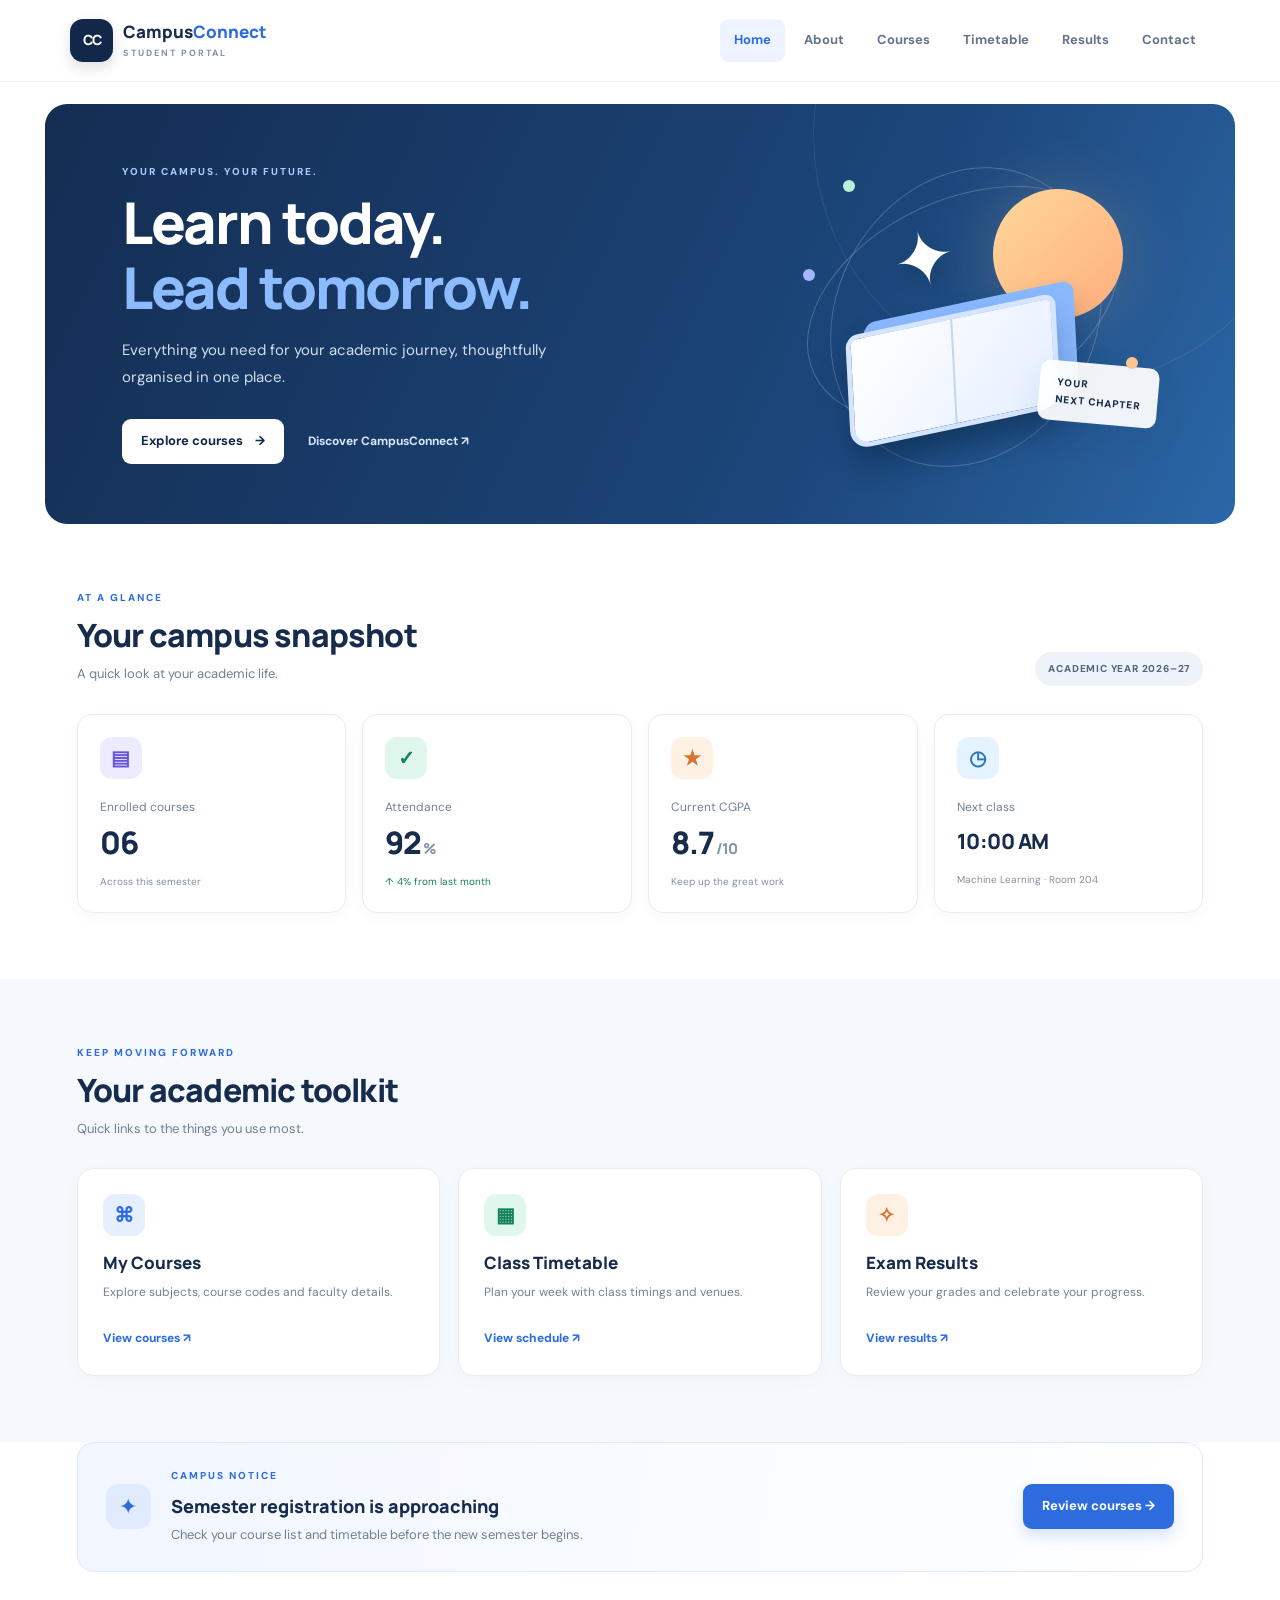
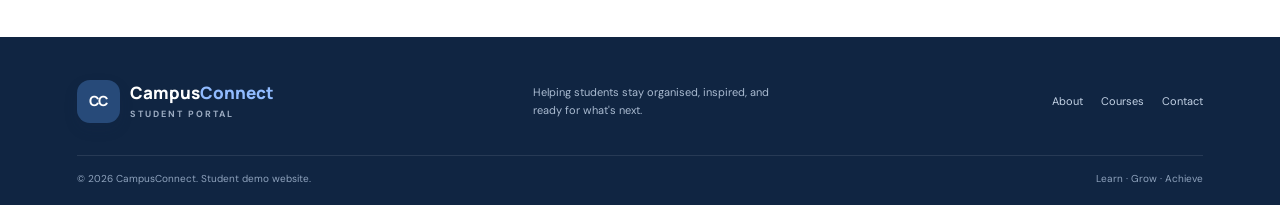
==== student_portal_website/index.html @ 5c53fc9e "Track project files in main repository Co-authored-by: Copilot <223556219+Copilot@users.noreply.gith" ====
<!DOCTYPE html>
<html lang="en">
<head>
  <meta charset="UTF-8">
  <meta name="viewport" content="width=device-width, initial-scale=1.0">
  <meta name="description" content="Student Portal - your academic information in one place.">
  <title>Home | CampusConnect Student Portal</title>
  <link rel="stylesheet" href="style.css">
</head>
<body>
<header class="site-header">
  <a class="brand" href="index.html"><span class="brand-mark">CC</span><span>Campus<span class="brand-accent">Connect</span><small>STUDENT PORTAL</small></span></a>
  <input class="nav-toggle" type="checkbox" id="nav-toggle" aria-label="Toggle navigation">
  <label class="nav-toggle-label" for="nav-toggle"><span></span><span></span><span></span></label>
  <nav class="main-nav">
    <a class="active" href="index.html">Home</a><a href="about.html">About</a><a href="courses.html">Courses</a><a href="timetable.html">Timetable</a><a href="results.html">Results</a><a href="contact.html">Contact</a>
  </nav>
</header>
<main>
  <section class="hero">
    <div class="hero-content">
      <span class="eyebrow light">YOUR CAMPUS. YOUR FUTURE.</span>
      <h1>Learn today.<br><span>Lead tomorrow.</span></h1>
      <p>Everything you need for your academic journey, thoughtfully organised in one place.</p>
      <div class="hero-actions"><a class="btn btn-white" href="courses.html">Explore courses <span>→</span></a><a class="text-link light-link" href="about.html">Discover CampusConnect ↗</a></div>
    </div>
    <div class="hero-art" aria-label="Illustration of a student studying" role="img">
      <div class="art-orbit orbit-one"></div><div class="art-orbit orbit-two"></div>
      <div class="art-sun"></div><div class="art-book book-back"></div><div class="art-book book-front"></div>
      <div class="art-cap">✦</div><div class="art-note">YOUR<br>NEXT CHAPTER</div>
      <div class="art-dot dot-one"></div><div class="art-dot dot-two"></div><div class="art-dot dot-three"></div>
    </div>
  </section>
  <section class="section">
    <div class="section-heading"><div><span class="eyebrow">AT A GLANCE</span><h2>Your campus snapshot</h2><p class="muted">A quick look at your academic life.</p></div><span class="term-pill">ACADEMIC YEAR 2026–27</span></div>
    <div class="stats-grid">
      <article class="stat-card"><div class="stat-icon lavender">▤</div><span class="stat-label">Enrolled courses</span><strong>06</strong><span class="stat-foot">Across this semester</span></article>
      <article class="stat-card"><div class="stat-icon mint">✓</div><span class="stat-label">Attendance</span><strong>92<span class="small-unit">%</span></strong><span class="stat-foot positive">↑ 4% from last month</span></article>
      <article class="stat-card"><div class="stat-icon peach">★</div><span class="stat-label">Current CGPA</span><strong>8.7<span class="small-unit">/10</span></strong><span class="stat-foot">Keep up the great work</span></article>
      <article class="stat-card"><div class="stat-icon sky">◷</div><span class="stat-label">Next class</span><strong class="stat-time">10:00 AM</strong><span class="stat-foot">Machine Learning · Room 204</span></article>
    </div>
  </section>
  <section class="section section-tint">
    <div class="section-heading"><div><span class="eyebrow">KEEP MOVING FORWARD</span><h2>Your academic toolkit</h2><p class="muted">Quick links to the things you use most.</p></div></div>
    <div class="feature-grid">
      <a class="feature-card" href="courses.html"><div class="feature-icon blue">⌘</div><h3>My Courses</h3><p>Explore subjects, course codes and faculty details.</p><span class="card-arrow">View courses ↗</span></a>
      <a class="feature-card" href="timetable.html"><div class="feature-icon green">▦</div><h3>Class Timetable</h3><p>Plan your week with class timings and venues.</p><span class="card-arrow">View schedule ↗</span></a>
      <a class="feature-card" href="results.html"><div class="feature-icon orange">✧</div><h3>Exam Results</h3><p>Review your grades and celebrate your progress.</p><span class="card-arrow">View results ↗</span></a>
    </div>
  </section>
  <section class="section notice-section"><div class="notice-icon">✦</div><div><span class="eyebrow">CAMPUS NOTICE</span><h2>Semester registration is approaching</h2><p class="muted">Check your course list and timetable before the new semester begins.</p></div><a class="btn btn-primary" href="courses.html">Review courses →</a></section>
</main>
<footer class="site-footer"><div class="footer-top"><a class="brand footer-brand" href="index.html"><span class="brand-mark">CC</span><span>Campus<span class="brand-accent">Connect</span><small>STUDENT PORTAL</small></span></a><p>Helping students stay organised, inspired, and ready for what's next.</p><div class="footer-links"><a href="about.html">About</a><a href="courses.html">Courses</a><a href="contact.html">Contact</a></div></div><div class="footer-bottom"><span>© 2026 CampusConnect. Student demo website.</span><span>Learn · Grow · Achieve</span></div></footer>
</body>
</html>
---- student_portal_website/style.css ----
@import url('https://fonts.googleapis.com/css2?family=DM+Sans:wght@400;500;600;700&family=Manrope:wght@400;500;600;700;800&display=swap');

:root {
    --navy: #12284a;
    --navy-2: #1c3b66;
    --blue: #2d6cdf;
    --blue-dark: #2157bd;
    --ink: #172b4d;
    --muted: #718096;
    --line: #e6edf5;
    --paper: #ffffff;
    --soft: #f5f8fc;
    --mint: #dff7ec;
    --lavender: #ecebff;
    --peach: #fff0e4;
    --sky: #e4f3ff;
    --shadow: 0 12px 34px rgba(22, 51, 91, .08)
}

* {
    box-sizing: border-box
}

html {
    scroll-behavior: smooth
}

body {
    margin: 0;
    font-family: 'DM Sans', Arial, sans-serif;
    color: var(--ink);
    background: #fff;
    line-height: 1.6
}

a {
    color: inherit;
    text-decoration: none
}

button,
input,
select,
textarea {
    font: inherit
}

.site-header {
    height: 82px;
    padding: 0 clamp(20px, 5.5vw, 84px);
    display: flex;
    align-items: center;
    justify-content: space-between;
    gap: 25px;
    background: #fff;
    border-bottom: 1px solid #edf1f7;
    position: relative;
    z-index: 5
}

.brand {
    display: flex;
    align-items: center;
    gap: 10px;
    font-family: Manrope, sans-serif;
    font-weight: 800;
    font-size: 17px;
    line-height: 1.2;
    white-space: nowrap
}

.brand-mark {
    width: 43px;
    height: 43px;
    border-radius: 13px;
    background: var(--navy);
    color: #fff;
    display: grid;
    place-items: center;
    font-size: 14px;
    letter-spacing: -1px;
    box-shadow: 0 6px 14px #12284a25
}

.brand-accent {
    color: var(--blue)
}

.brand small {
    display: block;
    font: 700 9px 'DM Sans', sans-serif;
    letter-spacing: 2px;
    color: #8290a5;
    margin-top: 4px
}

.main-nav {
    display: flex;
    align-items: center;
    gap: 5px
}

.main-nav a {
    font-size: 13px;
    font-weight: 700;
    color: #65748b;
    padding: 11px 14px;
    border-radius: 9px;
    transition: .2s
}

.main-nav a:hover,
.main-nav a.active {
    background: #edf4ff;
    color: var(--blue)
}

.nav-toggle,
.nav-toggle-label {
    display: none
}

.hero {
    min-height: 420px;
    margin: 22px clamp(16px, 3.5vw, 52px) 0;
    border-radius: 22px;
    background: linear-gradient(115deg, #142d52 0%, #1c467a 66%, #2b67a7 100%);
    color: white;
    display: flex;
    align-items: center;
    justify-content: space-between;
    overflow: hidden;
    padding: 55px clamp(28px, 6vw, 86px);
    position: relative
}

.hero:after {
    content: "";
    position: absolute;
    width: 500px;
    height: 500px;
    border-radius: 50%;
    border: 1px solid #ffffff16;
    right: -80px;
    top: -220px
}

.hero-content {
    max-width: 540px;
    position: relative;
    z-index: 2
}

.eyebrow {
    font-size: 10px;
    letter-spacing: 2px;
    font-weight: 800;
    color: var(--blue);
    display: block;
    margin-bottom: 10px
}

.eyebrow.light {
    color: #a8caff
}

.hero h1,
.page-hero h1 {
    font-family: Manrope, sans-serif;
    font-size: clamp(38px, 4.5vw, 60px);
    line-height: 1.12;
    letter-spacing: -2px;
    margin: 10px 0 18px;
    font-weight: 800
}

.hero h1 span,
.page-hero h1 span {
    color: #8dbbff
}

.hero p,
.page-hero>p {
    color: #d1dfef;
    max-width: 450px;
    font-size: 15px;
    line-height: 1.8
}

.hero-actions {
    display: flex;
    align-items: center;
    gap: 24px;
    margin-top: 28px
}

.btn {
    display: inline-flex;
    align-items: center;
    justify-content: center;
    gap: 12px;
    padding: 12px 19px;
    border-radius: 9px;
    border: 0;
    font-weight: 700;
    font-size: 13px;
    cursor: pointer;
    transition: transform .2s, background .2s
}

.btn:hover {
    transform: translateY(-2px)
}

.btn-white {
    background: #fff;
    color: var(--navy)
}

.btn-primary {
    background: var(--blue);
    color: white;
    box-shadow: 0 7px 15px #2d6cdf30
}

.btn-primary:hover {
    background: var(--blue-dark)
}

.text-link {
    font-size: 12px;
    font-weight: 700
}

.light-link {
    color: #d9e8ff
}

.hero-art {
    width: 360px;
    height: 300px;
    position: relative;
    flex-shrink: 0
}

.art-orbit {
    position: absolute;
    border: 1px solid #ffffff35;
    border-radius: 50%;
    transform: rotate(-25deg)
}

.orbit-one {
    width: 330px;
    height: 210px;
    top: 35px;
    left: 0
}

.orbit-two {
    width: 260px;
    height: 310px;
    top: -2px;
    left: 38px;
    transform: rotate(28deg)
}

.art-sun {
    position: absolute;
    width: 130px;
    height: 130px;
    background: linear-gradient(135deg, #ffd89b, #ffad7c);
    border-radius: 50%;
    top: 25px;
    right: 35px;
    box-shadow: 0 0 70px #ffc28b33
}

.art-book {
    position: absolute;
    bottom: 35px;
    left: 50px;
    width: 210px;
    height: 115px;
    border-radius: 12px 12px 20px 20px;
    transform: skewY(-9deg) rotate(-3deg);
    box-shadow: 0 20px 30px #061a303d
}

.book-back {
    background: #8ab8ff;
    left: 68px;
    bottom: 48px
}

.book-front {
    background: linear-gradient(130deg, #fff, #e5efff);
    border: 5px solid #d5e4ff
}

.book-front:before {
    content: "";
    position: absolute;
    left: 50%;
    top: 0;
    height: 100%;
    border-left: 2px solid #c5d5ec
}

.art-cap {
    position: absolute;
    top: 36px;
    left: 95px;
    font-size: 75px;
    color: #fff;
    transform: rotate(-14deg);
    text-shadow: 0 8px 20px #12284a50
}

.art-note {
    position: absolute;
    right: 0;
    bottom: 40px;
    background: #ffffffed;
    color: var(--navy);
    padding: 13px 17px;
    border-radius: 10px;
    font-size: 10px;
    font-weight: 800;
    letter-spacing: 1px;
    line-height: 1.7;
    box-shadow: var(--shadow);
    transform: rotate(5deg)
}

.art-dot {
    position: absolute;
    width: 12px;
    height: 12px;
    border-radius: 50%;
    background: #b8f0d9
}

.dot-one {
    top: 16px;
    left: 45px
}

.dot-two {
    bottom: 95px;
    right: 20px;
    background: #ffc58e
}

.dot-three {
    top: 105px;
    left: 5px;
    background: #a7b7ff
}

.section {
    padding: 66px clamp(20px, 6vw, 88px)
}

.section-tint {
    background: var(--soft)
}

.section-heading {
    display: flex;
    align-items: end;
    justify-content: space-between;
    gap: 20px;
    margin-bottom: 28px
}

.section-heading h2,
.split-copy h2,
.result-summary h2,
.contact-copy h2,
.contact-form h2 {
    font: 800 clamp(24px, 3vw, 32px)/1.2 Manrope, sans-serif;
    letter-spacing: -.8px;
    margin: 0 0 8px
}

.muted {
    color: var(--muted);
    font-size: 13px;
    margin: 0;
    line-height: 1.8
}

.term-pill {
    font-size: 10px;
    letter-spacing: .8px;
    font-weight: 800;
    color: #526680;
    background: #eef3fa;
    padding: 9px 13px;
    border-radius: 30px;
    white-space: nowrap
}

.stats-grid {
    display: grid;
    grid-template-columns: repeat(4, 1fr);
    gap: 16px
}

.stat-card {
    padding: 22px 22px 19px;
    border: 1px solid var(--line);
    border-radius: 15px;
    background: #fff;
    box-shadow: 0 4px 16px #1a355908
}

.stat-icon,
.feature-icon {
    width: 42px;
    height: 42px;
    display: grid;
    place-items: center;
    border-radius: 12px;
    font-size: 20px;
    font-weight: 800;
    margin-bottom: 19px
}

.lavender {
    background: var(--lavender);
    color: #6555d8
}

.mint {
    background: var(--mint);
    color: #14845b
}

.peach {
    background: var(--peach);
    color: #d77532
}

.sky {
    background: var(--sky);
    color: #2d75bb
}

.stat-label {
    font-size: 12px;
    color: #728198;
    display: block
}

.stat-card strong {
    display: block;
    font: 800 31px Manrope, sans-serif;
    letter-spacing: -1px;
    margin: 4px 0
}

.small-unit {
    font-size: 15px;
    color: #8794a8;
    margin-left: 2px
}

.stat-foot {
    font-size: 10px;
    color: #8390a3
}

.stat-foot.positive {
    color: #16835c
}

.stat-time {
    font-size: 21px !important;
    letter-spacing: -.5px !important;
    margin: 10px 0 !important
}

.feature-grid {
    display: grid;
    grid-template-columns: repeat(3, 1fr);
    gap: 18px
}

.feature-card {
    background: #fff;
    border: 1px solid var(--line);
    padding: 25px;
    border-radius: 16px;
    box-shadow: 0 5px 20px #19345c06;
    transition: .2s
}

.feature-card:hover {
    transform: translateY(-4px);
    box-shadow: var(--shadow);
    border-color: #c8d9f3
}

.feature-icon {
    margin-bottom: 15px
}

.feature-icon.blue {
    background: #e5efff;
    color: #2d6cdf
}

.feature-icon.green {
    background: #dff7ec;
    color: #16835c
}

.feature-icon.orange {
    background: #fff0e4;
    color: #d77532
}

.feature-card h3,
.course-card h3,
.faq-card h3 {
    font: 800 17px Manrope, sans-serif;
    margin: 0 0 8px
}

.feature-card p {
    font-size: 12px;
    color: var(--muted);
    line-height: 1.8;
    margin: 0 0 20px
}

.card-arrow {
    font-size: 12px;
    color: var(--blue);
    font-weight: 800
}

.notice-section {
    display: flex;
    align-items: center;
    gap: 20px;
    border: 1px solid #dce8fb;
    background: linear-gradient(100deg, #f1f6ff, #fff);
    border-radius: 17px;
    padding: 25px 28px;
    margin: 0 clamp(20px, 6vw, 88px) 65px
}

.notice-icon {
    width: 45px;
    height: 45px;
    border-radius: 13px;
    display: grid;
    place-items: center;
    background: #e0ebff;
    color: var(--blue);
    font-size: 22px;
    flex-shrink: 0
}

.notice-section h2 {
    font: 800 18px Manrope, sans-serif;
    margin: 0 0 5px
}

.notice-section .btn {
    margin-left: auto;
    white-space: nowrap
}

.site-footer {
    background: #102542;
    color: #d5e1f0;
    padding: 36px clamp(20px, 6vw, 88px) 18px
}

.footer-top {
    display: flex;
    align-items: center;
    justify-content: space-between;
    gap: 25px;
    padding-bottom: 25px
}

.footer-brand {
    color: #fff
}

.footer-brand .brand-mark {
    background: #274a79
}

.footer-brand .brand-accent {
    color: #91bbff
}

.footer-brand small {
    color: #9cacc2
}

.footer-top>p {
    font-size: 11px;
    color: #aabbd1;
    max-width: 260px
}

.footer-links {
    display: flex;
    gap: 18px
}

.footer-links a {
    font-size: 11px;
    color: #c3d2e5
}

.footer-links a:hover {
    color: #fff
}

.footer-bottom {
    border-top: 1px solid #ffffff19;
    padding-top: 15px;
    display: flex;
    justify-content: space-between;
    gap: 15px;
    color: #8fa3bd;
    font-size: 10px
}

.page-hero {
    padding: 62px clamp(20px, 7vw, 100px) 45px;
    background: linear-gradient(115deg, #142d52, #24588e);
    color: #fff;
    position: relative;
    overflow: hidden
}

.page-hero:after {
    content: "";
    position: absolute;
    width: 340px;
    height: 340px;
    border: 1px solid #ffffff1a;
    border-radius: 50%;
    right: 7%;
    top: -180px;
    box-shadow: 0 0 0 35px #ffffff06, 0 0 0 70px #ffffff04
}

.page-hero h1 {
    font-size: clamp(35px, 4vw, 49px);
    margin: 6px 0 12px
}

.page-hero>p {
    margin: 0
}

.breadcrumb {
    display: flex;
    gap: 10px;
    align-items: center;
    margin-top: 25px;
    color: #a9c2e1;
    font-size: 11px
}

.breadcrumb a {
    color: #fff
}

.compact-hero {
    padding-top: 48px;
    padding-bottom: 36px
}

.split-section {
    display: grid;
    grid-template-columns: 1fr 1fr;
    align-items: center;
    gap: 70px
}

.split-copy p {
    margin: 18px 0
}

.split-copy .btn {
    margin-top: 10px
}

.about-visual {
    min-height: 330px;
    background: linear-gradient(140deg, #e8f0ff, #f8fbff);
    border-radius: 25px;
    display: grid;
    place-items: center;
    position: relative;
    overflow: hidden
}

.visual-window {
    width: min(75%, 360px);
    background: #fff;
    border: 1px solid #e2eaf5;
    border-radius: 17px;
    padding: 24px;
    box-shadow: 0 20px 50px #1c3b6620;
    transform: rotate(-3deg)
}

.window-dots {
    display: flex;
    gap: 5px;
    margin-bottom: 23px
}

.window-dots i {
    width: 7px;
    height: 7px;
    border-radius: 50%;
    background: #d8e0ec
}

.window-dots i:first-child {
    background: #ffb5a8
}

.window-dots i:nth-child(2) {
    background: #ffda91
}

.window-dots i:nth-child(3) {
    background: #91dfbd
}

.visual-avatar {
    width: 54px;
    height: 54px;
    display: grid;
    place-items: center;
    border-radius: 17px;
    background: var(--navy);
    color: #fff;
    font-weight: 800;
    margin-bottom: 16px
}

.visual-window h3 {
    font: 800 20px Manrope;
    margin: 0 0 5px
}

.visual-window p {
    font-size: 11px;
    color: var(--muted)
}

.visual-progress {
    height: 7px;
    border-radius: 10px;
    background: #edf2f8;
    margin: 20px 0
}

.visual-progress span {
    display: block;
    width: 72%;
    height: 100%;
    background: linear-gradient(90deg, #2d6cdf, #8dbbff);
    border-radius: 10px
}

.visual-chips {
    display: flex;
    gap: 6px
}

.visual-chips b {
    font-size: 8px;
    letter-spacing: .6px;
    background: #edf4ff;
    color: #2d6cdf;
    padding: 7px;
    border-radius: 5px
}

.floating-bubble {
    position: absolute;
    width: 44px;
    height: 44px;
    border-radius: 14px;
    display: grid;
    place-items: center;
    background: #fff;
    box-shadow: var(--shadow);
    font-size: 20px;
    color: var(--blue)
}

.bubble-a {
    top: 50px;
    right: 50px
}

.bubble-b {
    bottom: 48px;
    left: 50px;
    background: #dff7ec;
    color: #16835c
}

.centered {
    justify-content: center;
    text-align: center
}

.centered .muted {
    margin-top: 5px
}

.callout {
    margin: 0 clamp(20px, 6vw, 88px) 65px;
    border-radius: 18px;
    background: linear-gradient(120deg, #1b3d69, #2d6cdf);
    color: #fff;
    text-align: center;
    padding: 42px 25px
}

.callout h2 {
    font: 800 27px Manrope;
    margin: 0 0 8px
}

.callout p {
    color: #d5e5ff;
    font-size: 13px;
    margin: 0 0 22px
}

.course-grid {
    display: grid;
    grid-template-columns: repeat(3, 1fr);
    gap: 19px
}

.course-card {
    border: 1px solid var(--line);
    border-radius: 15px;
    overflow: hidden;
    background: #fff;
    box-shadow: 0 5px 18px #12284a08
}

.course-top {
    height: 150px;
    padding: 14px;
    position: relative;
    display: flex;
    align-items: flex-start;
    justify-content: flex-end;
    overflow: hidden;
    background: #e8f0ff
}

.course-top::after {
    position: absolute;
    inset: 0;
    content: "";
    background: linear-gradient(180deg, #10213b4d, transparent 48%)
}

.course-image {
    position: absolute;
    inset: 0;
    width: 100%;
    height: 100%;
    object-fit: cover;
    transition: transform .35s ease
}

.course-card:hover .course-image {
    transform: scale(1.04)
}

.course-blue {
    background: #e8f0ff
}

.course-green {
    background: #e2f8ee
}

.course-orange {
    background: #fff0e4
}

.course-purple {
    background: #efedff
}

.course-pink {
    background: #ffedf3
}

.course-teal {
    background: #e0f8f7
}

.course-code {
    position: relative;
    z-index: 1;
    font-size: 10px;
    font-weight: 800;
    letter-spacing: .5px;
    color: #263b58;
    background: #fffffff0;
    padding: 6px 8px;
    border-radius: 6px;
    box-shadow: 0 2px 8px #10213b26
}

.course-body {
    padding: 20px
}

.tag {
    font-size: 9px;
    font-weight: 800;
    letter-spacing: .7px;
    padding: 5px 8px;
    border-radius: 5px
}

.tag-blue {
    background: #e7efff;
    color: #2d6cdf
}

.tag-green {
    background: #e1f8ed;
    color: #16835c
}

.tag-orange {
    background: #fff0e4;
    color: #c76a28
}

.tag-purple {
    background: #efedff;
    color: #6555d8
}

.tag-pink {
    background: #ffedf3;
    color: #bf4776
}

.tag-teal {
    background: #e0f8f7;
    color: #137f7b
}

.course-card h3 {
    margin: 13px 0 4px
}

.course-body>p {
    font-size: 12px;
    color: var(--muted);
    margin: 0 0 17px
}

.course-meta {
    display: flex;
    justify-content: space-between;
    gap: 10px;
    border-top: 1px solid var(--line);
    border-bottom: 1px solid var(--line);
    padding: 12px 0;
    font-size: 10px;
    color: #7b899d
}

.progress-label {
    display: flex;
    justify-content: space-between;
    margin: 15px 0 7px;
    font-size: 10px;
    color: #8491a4
}

.progress-label b {
    color: var(--ink)
}

.progress-track {
    height: 6px;
    background: #edf2fa;
    border-radius: 8px;
    overflow: hidden
}

.progress-track span {
    display: block;
    height: 100%;
    background: #2d6cdf;
    border-radius: 8px
}

.green-track span {
    background: #22a879
}

.orange-track span {
    background: #e68a48
}

.purple-track span {
    background: #7665dc
}

.pink-track span {
    background: #d96594
}

.teal-track span {
    background: #18a5a0
}

.no-margin {
    margin: 0
}

.table-wrap {
    overflow-x: auto;
    border: 1px solid var(--line);
    border-radius: 13px;
    box-shadow: 0 5px 18px #12284a08
}

.data-table {
    width: 100%;
    border-collapse: collapse;
    min-width: 720px;
    text-align: left
}

.data-table thead {
    background: #193a67;
    color: #fff
}

.data-table th {
    font-size: 11px;
    font-weight: 700;
    padding: 15px 17px;
    white-space: nowrap
}

.data-table td {
    font-size: 12px;
    padding: 14px 17px;
    border-bottom: 1px solid #edf1f6;
    color: #596b83
}

.data-table tbody tr:last-child td,
.data-table tbody tr:last-child th {
    border-bottom: 0
}

.data-table tbody tr:nth-child(even) {
    background: #fbfcfe
}

.data-table tbody tr:hover {
    background: #f4f8ff
}

.data-table tbody th {
    color: #53657e;
    background: #f9fbfe
}

.timetable-table {
    min-width: 950px
}

.timetable-table th,
.timetable-table td {
    padding: 12px 10px
}

.class-block {
    display: block;
    min-width: 112px;
    padding: 9px;
    border-radius: 7px;
    font-size: 10px;
    font-weight: 700;
    line-height: 1.4
}

.class-block small {
    display: block;
    font-size: 9px;
    font-weight: 500;
    margin-top: 5px;
    opacity: .8
}

.blue-block {
    background: #e7efff;
    color: #245cb7
}

.green-block {
    background: #e0f7ed;
    color: #16835c
}

.orange-block {
    background: #fff0e4;
    color: #bb6428
}

.purple-block {
    background: #efedff;
    color: #6555d8
}

.pink-block {
    background: #ffedf3;
    color: #bb4777
}

.break-cell {
    text-align: center !important;
    background: #f6f9fd;
    color: #8491a4 !important;
    font-weight: 700;
    letter-spacing: .5px
}

.schedule-legend {
    display: flex;
    flex-wrap: wrap;
    gap: 22px;
    margin-top: 20px;
    color: #75849a;
    font-size: 11px
}

.schedule-legend span {
    display: flex;
    align-items: center;
    gap: 7px
}

.legend-dot {
    width: 8px;
    height: 8px;
    border-radius: 50%;
    display: inline-block
}

.blue-dot {
    background: #2d6cdf
}

.green-dot {
    background: #22a879
}

.orange-dot {
    background: #e68a48
}

.purple-dot {
    background: #7665dc
}

.result-summary {
    display: flex;
    align-items: center;
    justify-content: space-between;
    gap: 20px;
    margin-bottom: 28px
}

.cgpa-circle {
    width: 112px;
    height: 112px;
    border: 7px solid #e0ebff;
    outline: 2px solid #2d6cdf;
    border-radius: 50%;
    display: flex;
    flex-direction: column;
    align-items: center;
    justify-content: center;
    flex-shrink: 0
}

.cgpa-circle strong {
    font: 800 30px Manrope;
    color: var(--blue)
}

.cgpa-circle span {
    font-size: 9px;
    color: var(--muted);
    font-weight: 700
}

.result-stats {
    margin-bottom: 42px
}

.table-title {
    font: 800 20px Manrope;
    margin: 0 0 16px
}

.grade {
    display: inline-block;
    min-width: 32px;
    text-align: center;
    padding: 4px 7px;
    border-radius: 6px;
    font-weight: 800;
    font-size: 10px
}

.grade-a {
    background: #e0f7ed;
    color: #16835c
}

.grade-b {
    background: #e7efff;
    color: #2d6cdf
}

.status-pass {
    color: #16835c;
    background: #e4f8ef;
    border-radius: 20px;
    padding: 5px 8px;
    font-size: 10px;
    font-weight: 700
}

.table-note {
    font-size: 10px;
    color: #8491a4;
    margin-top: 12px
}

.contact-layout {
    display: grid;
    grid-template-columns: .85fr 1.15fr;
    gap: 65px;
    align-items: start
}

.contact-copy>p {
    margin: 14px 0 28px
}

.contact-info {
    display: flex;
    align-items: center;
    gap: 14px;
    margin: 22px 0
}

.contact-icon {
    width: 42px;
    height: 42px;
    border-radius: 12px;
    display: grid;
    place-items: center;
    background: #eaf1ff;
    color: var(--blue);
    font-size: 19px;
    flex-shrink: 0
}

.contact-info strong {
    font-size: 12px
}

.contact-info p {
    font-size: 11px;
    color: var(--muted);
    margin: 3px 0 0
}

.support-note {
    margin-top: 28px;
    padding: 17px;
    border-left: 3px solid var(--blue);
    background: #f4f8ff;
    border-radius: 0 10px 10px 0
}

.support-note strong {
    font-size: 12px
}

.support-note p {
    font-size: 11px;
    color: var(--muted);
    margin: 5px 0 0
}

.contact-form {
    padding: 30px;
    border: 1px solid var(--line);
    border-radius: 17px;
    box-shadow: var(--shadow)
}

.contact-form h2 {
    font-size: 25px;
    margin-bottom: 23px
}

.contact-form label {
    display: block;
    font-size: 11px;
    font-weight: 700;
    color: #52647c;
    margin-bottom: 16px
}

.form-row {
    display: grid;
    grid-template-columns: 1fr 1fr;
    gap: 15px
}

.contact-form input:not([type=checkbox]),
.contact-form select,
.contact-form textarea {
    display: block;
    width: 100%;
    margin-top: 7px;
    padding: 12px 13px;
    border: 1px solid #dce5f0;
    border-radius: 8px;
    background: #fbfcfe;
    color: var(--ink);
    font-size: 12px;
    outline: none
}

.contact-form input:focus,
.contact-form select:focus,
.contact-form textarea:focus {
    border-color: #6b9cec;
    box-shadow: 0 0 0 3px #2d6cdf15
}

.contact-form textarea {
    resize: vertical
}

.contact-form .checkbox-label {
    display: flex;
    align-items: center;
    gap: 8px;
    font-weight: 500
}

.checkbox-label input {
    accent-color: var(--blue)
}

.form-submit {
    width: 100%
}

.form-note {
    font-size: 10px;
    color: #8b98aa;
    text-align: center;
    margin: 12px 0 0
}

.faq-grid {
    display: grid;
    grid-template-columns: repeat(3, 1fr);
    gap: 16px
}

.faq-card {
    background: #fff;
    border: 1px solid var(--line);
    border-radius: 13px;
    padding: 22px
}

.faq-card h3 {
    font-size: 14px
}

.faq-card p {
    font-size: 12px;
    color: var(--muted);
    line-height: 1.8;
    margin: 0
}

@media(max-width:1000px) {
    .site-header {
        padding: 0 25px
    }

    .main-nav a {
        padding: 10px 9px;
        font-size: 12px
    }

    .hero {
        padding: 45px 40px
    }

    .hero-art {
        transform: scale(.85);
        transform-origin: center right;
        margin-left: -20px
    }

    .section {
        padding: 55px 30px
    }

    .notice-section {
        margin-left: 30px;
        margin-right: 30px
    }

    .course-grid {
        grid-template-columns: repeat(2, 1fr)
    }

    .split-section,
    .contact-layout {
        gap: 35px
    }

    .footer-top {
        flex-wrap: wrap
    }
}

@media(max-width:760px) {
    .site-header {
        height: 72px;
        padding: 0 20px
    }

    .brand {
        font-size: 15px
    }

    .brand-mark {
        width: 39px;
        height: 39px
    }

    .nav-toggle-label {
        display: flex;
        flex-direction: column;
        gap: 5px;
        padding: 10px;
        cursor: pointer
    }

    .nav-toggle-label span {
        display: block;
        width: 23px;
        height: 2px;
        background: var(--navy);
        border-radius: 2px
    }

    .main-nav {
        display: none;
        position: absolute;
        top: 71px;
        left: 0;
        right: 0;
        background: #fff;
        padding: 12px 20px 20px;
        border-bottom: 1px solid var(--line);
        box-shadow: 0 12px 20px #12284a12;
        flex-direction: column;
        align-items: stretch
    }

    .main-nav a {
        padding: 12px
    }

    .nav-toggle:checked~.main-nav {
        display: flex
    }

    .hero {
        margin: 12px 12px 0;
        padding: 38px 25px 26px;
        min-height: 0;
        display: block
    }

    .hero h1 {
        font-size: 43px
    }

    .hero p {
        font-size: 13px
    }

    .hero-actions {
        flex-wrap: wrap;
        gap: 16px
    }

    .hero-art {
        height: 210px;
        width: 100%;
        max-width: 330px;
        margin: 15px auto 0;
        transform: scale(.8);
        transform-origin: top center
    }

    .section {
        padding: 45px 20px
    }

    .section-heading {
        align-items: start;
        flex-direction: column
    }

    .term-pill {
        white-space: normal
    }

    .stats-grid {
        grid-template-columns: repeat(2, 1fr);
        gap: 11px
    }

    .stat-card {
        padding: 17px
    }

    .stat-card strong {
        font-size: 27px
    }

    .feature-grid,
    .faq-grid {
        grid-template-columns: 1fr
    }

    .feature-card {
        padding: 22px
    }

    .notice-section {
        margin: 0 20px 45px;
        align-items: flex-start;
        flex-wrap: wrap;
        padding: 20px
    }

    .notice-section>div:nth-child(2) {
        flex: 1;
        min-width: 180px
    }

    .notice-section .btn {
        margin: 0;
        width: 100%
    }

    .footer-top {
        align-items: flex-start;
        flex-direction: column;
        gap: 14px
    }

    .footer-top>p {
        margin: 0
    }

    .footer-bottom {
        flex-direction: column;
        gap: 5px
    }

    .page-hero {
        padding: 43px 22px 32px
    }

    .page-hero h1 {
        font-size: 37px;
        letter-spacing: -1.2px
    }

    .split-section,
    .contact-layout {
        grid-template-columns: 1fr;
        gap: 30px
    }

    .about-visual {
        min-height: 300px
    }

    .course-grid {
        grid-template-columns: 1fr
    }

    .result-summary {
        align-items: flex-start
    }

    .cgpa-circle {
        width: 95px;
        height: 95px
    }

    .result-stats {
        margin-bottom: 30px
    }

    .form-row {
        grid-template-columns: 1fr;
        gap: 0
    }

    .contact-form {
        padding: 22px
    }

    .callout {
        margin: 0 20px 45px
    }

    .callout h2 {
        font-size: 23px
    }

    .schedule-legend {
        gap: 12px
    }

    .centered {
        align-items: center
    }

    .contact-form h2 {
        font-size: 22px
    }
}

@media(prefers-reduced-motion:reduce) {
    html {
        scroll-behavior: auto
    }

    *,
    *:before,
    *:after {
        transition: none !important
    }
}
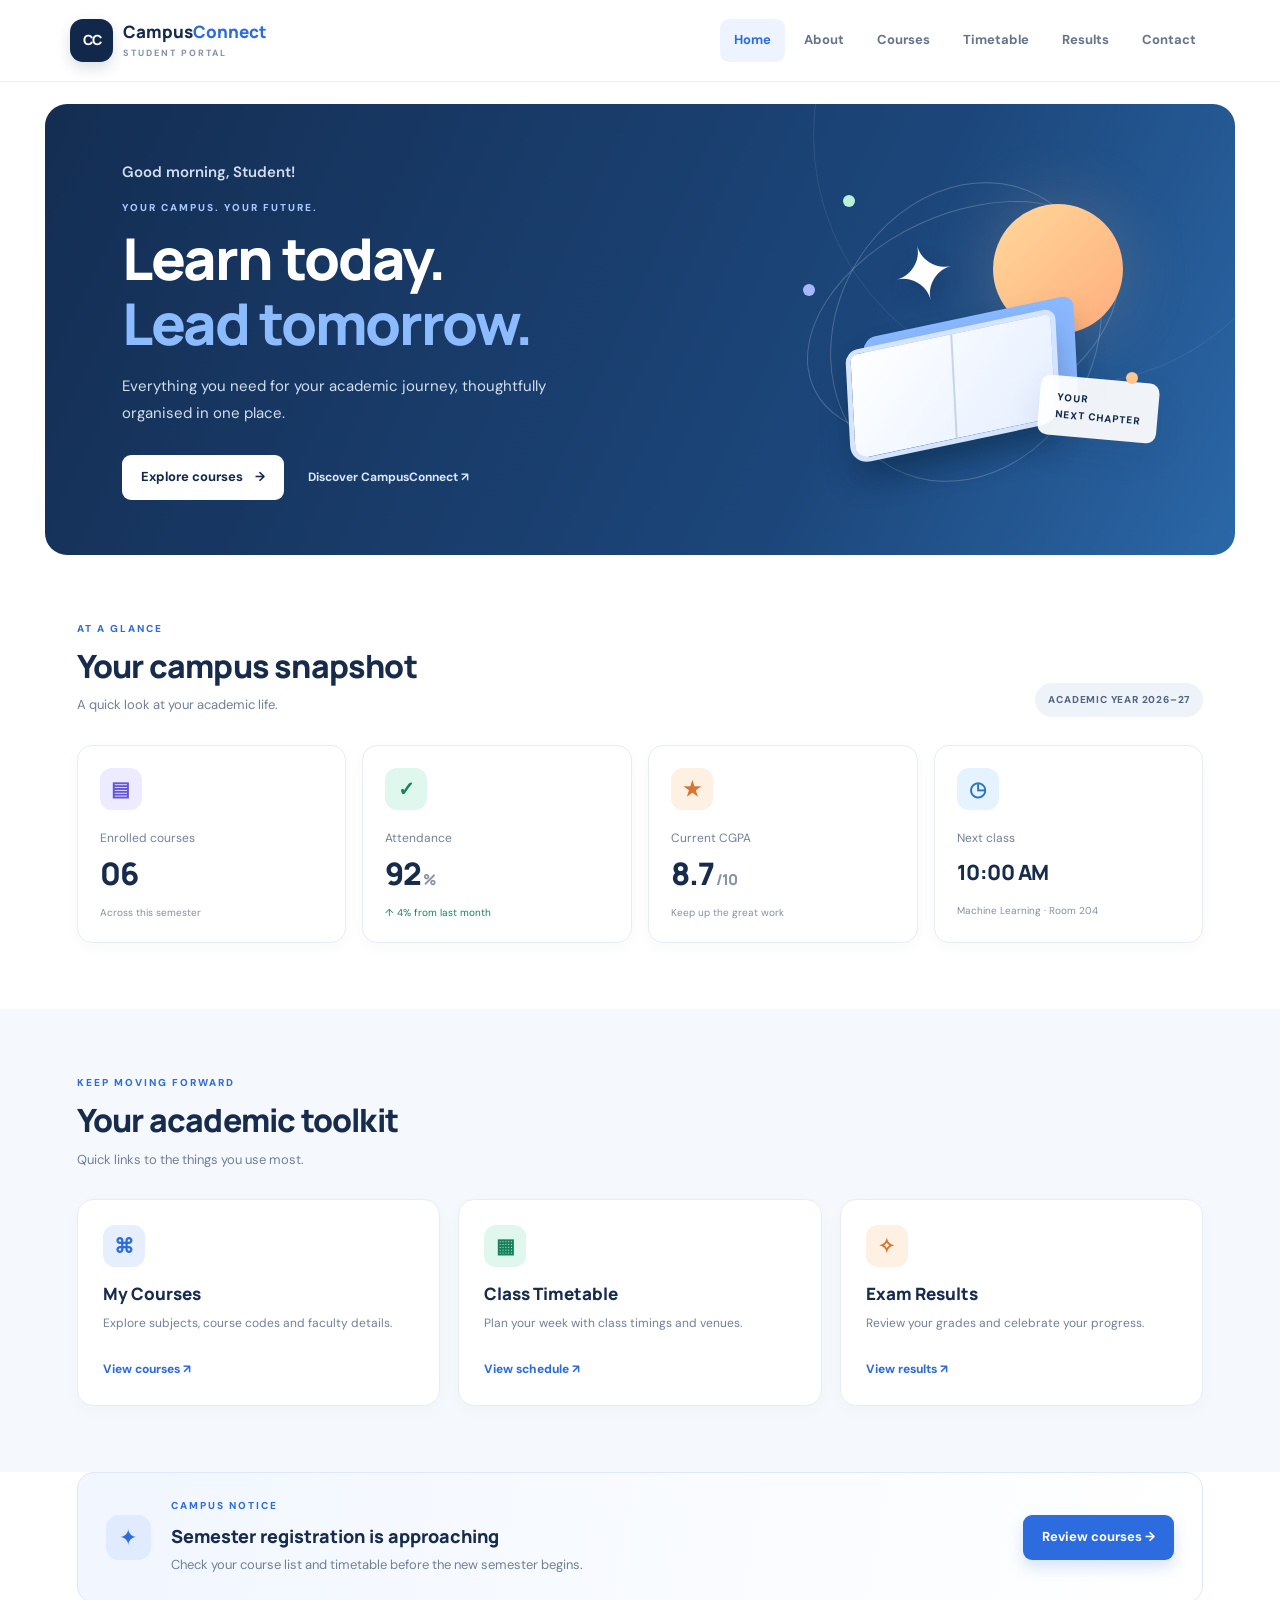
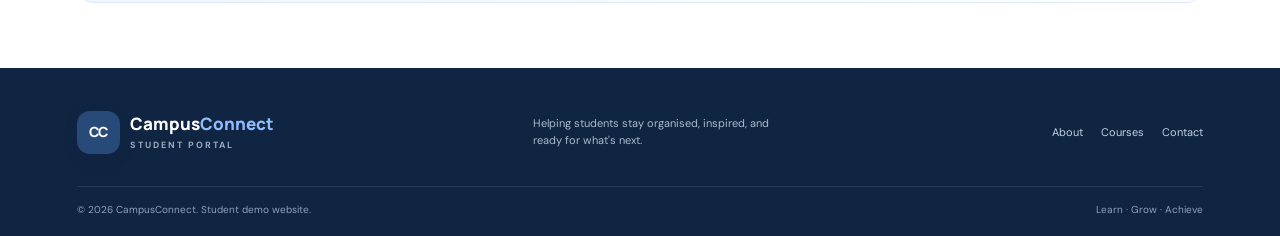
==== commit a0cd4a70: "js" ====
--- a/student_portal_website/index.html
+++ b/student_portal_website/index.html
@@ -6,6 +6,7 @@
   <meta name="description" content="Student Portal - your academic information in one place.">
   <title>Home | CampusConnect Student Portal</title>
   <link rel="stylesheet" href="style.css">
+ <script src="../index.js" defer></script>
 </head>
 <body>
 <header class="site-header">
@@ -19,6 +20,7 @@
 <main>
   <section class="hero">
     <div class="hero-content">
+      <p class="greeting" id="greeting" aria-live="polite"></p>
       <span class="eyebrow light">YOUR CAMPUS. YOUR FUTURE.</span>
       <h1>Learn today.<br><span>Lead tomorrow.</span></h1>
       <p>Everything you need for your academic journey, thoughtfully organised in one place.</p>
--- a/student_portal_website/style.css
+++ b/student_portal_website/style.css
@@ -853,6 +853,21 @@
     gap: 19px
 }
 
+.course-search {
+    display: grid;
+    gap: 5px;
+    flex: 1;
+    min-width: 180px;
+    color: #526680;
+    font-size: 10px;
+    font-weight: 700
+}
+
+.course-search input {
+    width: 100%;
+    min-width: 0
+}
+
 .course-card {
     border: 1px solid var(--line);
     border-radius: 15px;
@@ -1561,6 +1576,20 @@
         white-space: normal
     }
 
+    .course-tools {
+        width: 100%;
+        flex-wrap: wrap
+    }
+
+    .course-search {
+        flex: 1;
+        min-width: 180px
+    }
+
+    .course-search input {
+        width: 100%
+    }
+
     .stats-grid {
         grid-template-columns: repeat(2, 1fr);
         gap: 11px
@@ -1691,4 +1720,24 @@
     *:after {
         transition: none !important
     }
-}+}
+/* ===== JavaScript feature styles ===== */
+.greeting{margin:0 0 14px;font-weight:600;color:#cfe0ff;font-size:15px}
+.reveal{opacity:0;transform:translateY(24px);transition:opacity .7s ease,transform .7s ease}
+.reveal.visible{opacity:1;transform:none}
+.course-tools{display:flex;align-items:end;gap:14px;flex-wrap:wrap;margin:0}
+.course-tools input{width:100%;min-width:0;padding:9px 12px;border:1px solid var(--line);border-radius:8px;font:inherit;font-size:12px;background:var(--paper);color:var(--ink)}
+.course-tools input:focus{outline:2px solid var(--blue);border-color:transparent}
+.no-results{text-align:center;padding:30px;color:var(--muted);font-weight:600}
+.progress-track span{transition:width 1s ease}
+.today-banner{margin:0 0 18px;padding:12px 18px;background:var(--sky);border-radius:12px;font-weight:600;color:var(--navy)}
+.timetable-table .today-cell{background:#eef5ff;box-shadow:inset 0 0 0 2px #bcd4ff}
+.timetable-table .now-row .today-cell{background:#d9e8ff;box-shadow:inset 0 0 0 2px var(--blue)}
+.data-table tbody tr{cursor:pointer}
+.data-table tr.top-row td{background:#f1fbf6}
+.data-table tr.selected-row td{background:#eaf1ff}
+.result-average{margin:16px 0 6px;font-weight:600;color:var(--navy)}
+.field-error{display:block;margin-top:5px;color:#c53030;font-weight:600;font-size:13px}
+.contact-form .invalid{border-color:#c53030}
+.char-counter{display:block;text-align:right;margin-top:4px;color:var(--muted);font-size:12px}
+.form-success{margin:16px 0 0;padding:14px 18px;background:var(--mint);border-radius:12px;color:#14633f;font-weight:600}
